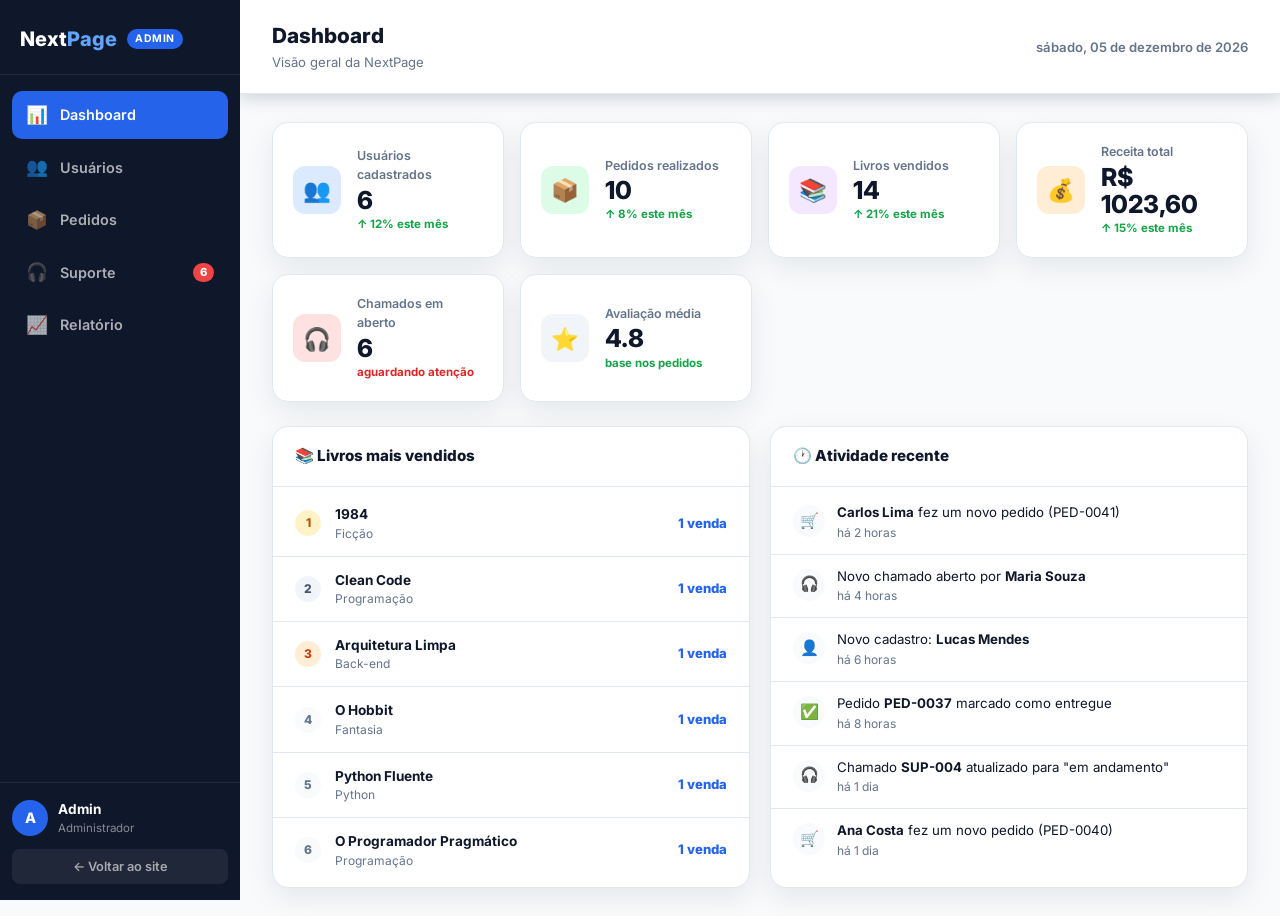
==== LivrariaPIM/wwwroot/pages/admin.html @ ce0aa283 "criação de painel adm e correção de bugs" ====
<!DOCTYPE html>
<html lang="pt-BR">
<head>
  <meta charset="UTF-8">
  <meta name="viewport" content="width=device-width, initial-scale=1.0">
  <title>Painel Admin | NextPage</title>

  <link rel="preconnect" href="https://fonts.googleapis.com">
  <link rel="preconnect" href="https://fonts.gstatic.com" crossorigin>
  <link href="https://fonts.googleapis.com/css2?family=Inter:wght@300;400;500;600;700;800&display=swap" rel="stylesheet">
  <link rel="stylesheet" href="css/style.css">
  <link rel="stylesheet" href="css/admin.css">
</head>

<body class="admin-body">

  <!-- ── Sidebar ─────────────────────────────────────────────────── -->
  <aside class="admin-sidebar" id="sidebar">

    <div class="admin-logo">
      <a href="index.html">Next<span>Page</span></a>
      <span class="admin-badge">Admin</span>
    </div>

    <nav class="admin-nav">
      <button class="admin-nav-item ativo" data-secao="dashboard">
        <span class="nav-icone">📊</span>
        <span>Dashboard</span>
      </button>
      <button class="admin-nav-item" data-secao="usuarios">
        <span class="nav-icone">👥</span>
        <span>Usuários</span>
      </button>
      <button class="admin-nav-item" data-secao="pedidos">
        <span class="nav-icone">📦</span>
        <span>Pedidos</span>
      </button>
      <button class="admin-nav-item" data-secao="suporte">
        <span class="nav-icone">🎧</span>
        <span>Suporte</span>
        <span class="nav-badge" id="badge-suporte">3</span>
      </button>
      <button class="admin-nav-item" data-secao="relatorio">
        <span class="nav-icone">📈</span>
        <span>Relatório</span>
      </button>
    </nav>

    <div class="admin-sidebar-footer">
      <div class="admin-user-info">
        <div class="admin-avatar">A</div>
        <div>
          <p class="admin-user-nome">Admin</p>
          <p class="admin-user-role">Administrador</p>
        </div>
      </div>
      <a href="index.html" class="btn-voltar-site">← Voltar ao site</a>
    </div>

  </aside>

  <!-- ── Conteúdo principal ───────────────────────────────────────── -->
  <div class="admin-main">

    <!-- Header do painel -->
    <header class="admin-header">
      <div class="admin-header-esq">
        <button class="btn-menu-mobile" id="btn-menu-mobile" aria-label="Abrir menu">☰</button>
        <div>
          <h1 class="admin-titulo" id="admin-titulo">Dashboard</h1>
          <p class="admin-subtitulo" id="admin-subtitulo">Visão geral da NextPage</p>
        </div>
      </div>
      <div class="admin-header-dir">
        <span class="admin-data" id="admin-data"></span>
      </div>
    </header>

    <!-- ══════════════════════════════════════════════════════════════
         SEÇÃO: DASHBOARD
    ══════════════════════════════════════════════════════════════ -->
    <section class="admin-secao ativa" id="secao-dashboard">

      <!-- KPIs principais -->
      <div class="kpi-grid">
        <div class="kpi-card azul">
          <div class="kpi-icone">👥</div>
          <div class="kpi-info">
            <span class="kpi-label">Usuários cadastrados</span>
            <strong class="kpi-valor" id="kpi-usuarios">0</strong>
            <span class="kpi-delta positivo">↑ 12% este mês</span>
          </div>
        </div>
        <div class="kpi-card verde">
          <div class="kpi-icone">📦</div>
          <div class="kpi-info">
            <span class="kpi-label">Pedidos realizados</span>
            <strong class="kpi-valor" id="kpi-pedidos">0</strong>
            <span class="kpi-delta positivo">↑ 8% este mês</span>
          </div>
        </div>
        <div class="kpi-card roxo">
          <div class="kpi-icone">📚</div>
          <div class="kpi-info">
            <span class="kpi-label">Livros vendidos</span>
            <strong class="kpi-valor" id="kpi-livros">0</strong>
            <span class="kpi-delta positivo">↑ 21% este mês</span>
          </div>
        </div>
        <div class="kpi-card laranja">
          <div class="kpi-icone">💰</div>
          <div class="kpi-info">
            <span class="kpi-label">Receita total</span>
            <strong class="kpi-valor" id="kpi-receita">R$ 0</strong>
            <span class="kpi-delta positivo">↑ 15% este mês</span>
          </div>
        </div>
        <div class="kpi-card vermelho">
          <div class="kpi-icone">🎧</div>
          <div class="kpi-info">
            <span class="kpi-label">Chamados em aberto</span>
            <strong class="kpi-valor" id="kpi-chamados">0</strong>
            <span class="kpi-delta negativo" id="kpi-chamados-delta">aguardando atenção</span>
          </div>
        </div>
        <div class="kpi-card cinza">
          <div class="kpi-icone">⭐</div>
          <div class="kpi-info">
            <span class="kpi-label">Avaliação média</span>
            <strong class="kpi-valor">4.8</strong>
            <span class="kpi-delta positivo">base nos pedidos</span>
          </div>
        </div>
      </div>

      <!-- Linha inferior: livros mais vendidos + atividade recente -->
      <div class="dashboard-grid">

        <div class="admin-card">
          <div class="admin-card-header">
            <h2>📚 Livros mais vendidos</h2>
          </div>
          <ul class="ranking-livros" id="ranking-livros"></ul>
        </div>

        <div class="admin-card">
          <div class="admin-card-header">
            <h2>🕐 Atividade recente</h2>
          </div>
          <ul class="atividade-lista" id="atividade-lista"></ul>
        </div>

      </div>

    </section>

    <!-- ══════════════════════════════════════════════════════════════
         SEÇÃO: USUÁRIOS
    ══════════════════════════════════════════════════════════════ -->
    <section class="admin-secao" id="secao-usuarios">

      <div class="admin-card">
        <div class="admin-card-header">
          <h2>Todos os usuários</h2>
          <div class="header-acoes">
            <input type="search" class="input-busca" id="busca-usuarios" placeholder="Buscar por nome ou e-mail…">
          </div>
        </div>

        <table class="admin-table" id="tabela-usuarios">
          <thead>
            <tr>
              <th>Usuário</th>
              <th>E-mail</th>
              <th>Nível</th>
              <th>Membro desde</th>
              <th>Pedidos</th>
              <th>Status</th>
              <th>Ações</th>
            </tr>
          </thead>
          <tbody id="tbody-usuarios"></tbody>
        </table>

        <div class="tabela-vazia oculto" id="vazio-usuarios">
          Nenhum usuário encontrado.
        </div>
      </div>

    </section>

    <!-- ══════════════════════════════════════════════════════════════
         SEÇÃO: PEDIDOS
    ══════════════════════════════════════════════════════════════ -->
    <section class="admin-secao" id="secao-pedidos">

      <div class="admin-card">
        <div class="admin-card-header">
          <h2>Todos os pedidos</h2>
          <div class="header-acoes">
            <select class="input-busca" id="filtro-status-pedido">
              <option value="todos">Todos os status</option>
              <option value="entregue">Entregue</option>
              <option value="enviado">Enviado</option>
              <option value="processando">Processando</option>
              <option value="cancelado">Cancelado</option>
            </select>
          </div>
        </div>

        <table class="admin-table" id="tabela-pedidos">
          <thead>
            <tr>
              <th>Pedido</th>
              <th>Cliente</th>
              <th>Livros</th>
              <th>Total</th>
              <th>Data</th>
              <th>Status</th>
            </tr>
          </thead>
          <tbody id="tbody-pedidos"></tbody>
        </table>
      </div>

    </section>

    <!-- ══════════════════════════════════════════════════════════════
         SEÇÃO: SUPORTE
    ══════════════════════════════════════════════════════════════ -->
    <section class="admin-secao" id="secao-suporte">

      <!-- KPIs do suporte -->
      <div class="kpi-grid kpi-grid-3">
        <div class="kpi-card vermelho">
          <div class="kpi-icone">🔴</div>
          <div class="kpi-info">
            <span class="kpi-label">Em aberto</span>
            <strong class="kpi-valor" id="suporte-aberto">0</strong>
          </div>
        </div>
        <div class="kpi-card laranja">
          <div class="kpi-icone">🟡</div>
          <div class="kpi-info">
            <span class="kpi-label">Em andamento</span>
            <strong class="kpi-valor" id="suporte-andamento">0</strong>
          </div>
        </div>
        <div class="kpi-card verde">
          <div class="kpi-icone">🟢</div>
          <div class="kpi-info">
            <span class="kpi-label">Resolvidos</span>
            <strong class="kpi-valor" id="suporte-resolvido">0</strong>
          </div>
        </div>
      </div>

      <div class="admin-card">
        <div class="admin-card-header">
          <h2>Chamados de suporte</h2>
          <div class="header-acoes">
            <select class="input-busca" id="filtro-suporte">
              <option value="todos">Todos</option>
              <option value="aberto">Em aberto</option>
              <option value="andamento">Em andamento</option>
              <option value="resolvido">Resolvido</option>
            </select>
          </div>
        </div>

        <div class="chamados-lista" id="chamados-lista"></div>
      </div>

    </section>

    <!-- ══════════════════════════════════════════════════════════════
         SEÇÃO: RELATÓRIO
    ══════════════════════════════════════════════════════════════ -->
    <section class="admin-secao" id="secao-relatorio">

      <!-- Resumo executivo -->
      <div class="relatorio-resumo">
        <div class="resumo-header">
          <div>
            <h2>Relatório Geral</h2>
            <p>Dados consolidados da plataforma NextPage</p>
          </div>
          <button class="btn-exportar" id="btn-exportar">⬇ Exportar CSV</button>
        </div>
      </div>

      <div class="relatorio-grid">

        <!-- Vendas por categoria -->
        <div class="admin-card">
          <div class="admin-card-header"><h2>📂 Vendas por categoria</h2></div>
          <ul class="categoria-lista" id="relatorio-categorias"></ul>
        </div>

        <!-- Indicadores de suporte -->
        <div class="admin-card">
          <div class="admin-card-header"><h2>🎧 Indicadores de suporte</h2></div>
          <div class="indicadores-suporte" id="indicadores-suporte"></div>
        </div>

        <!-- Tabela resumo mensal -->
        <div class="admin-card card-full">
          <div class="admin-card-header"><h2>📅 Resumo mensal</h2></div>
          <table class="admin-table">
            <thead>
              <tr>
                <th>Mês</th>
                <th>Novos usuários</th>
                <th>Pedidos</th>
                <th>Livros vendidos</th>
                <th>Receita</th>
                <th>Chamados</th>
                <th>Resolvidos</th>
              </tr>
            </thead>
            <tbody id="tbody-relatorio"></tbody>
          </table>
        </div>

      </div>

    </section>

  </div><!-- fim .admin-main -->

  <!-- Modal de detalhe do chamado -->
  <div class="modal-overlay oculto" id="modal-chamado">
    <div class="modal-box">
      <div class="modal-header">
        <h3 id="modal-chamado-titulo">Chamado #000</h3>
        <button class="modal-fechar" id="modal-fechar">✕</button>
      </div>
      <div class="modal-body" id="modal-chamado-body"></div>
      <div class="modal-footer">
        <select class="input-busca" id="modal-status-select">
          <option value="aberto">Em aberto</option>
          <option value="andamento">Em andamento</option>
          <option value="resolvido">Resolvido</option>
        </select>
        <button class="btn-salvar-status" id="btn-salvar-status">Salvar status</button>
      </div>
    </div>
  </div>

  <script src="js/utils.js"></script>
  <script src="js/catalogo.js"></script>
  <script src="js/carrinho.js"></script>
  <script src="js/auth.js"></script>
  <script src="js/admin.js"></script>
</body>
</html>
---- LivrariaPIM/wwwroot/pages/css/style.css ----
:root {
  --azul-escuro: #0f172a;
  --azul-medio: #1e3a8a;
  --azul: #2563eb;
  --azul-claro: #60a5fa;
  --fundo: #f8fafc;
  --branco: #ffffff;
  --texto: #0f172a;
  --texto-suave: #64748b;
  --borda: #e2e8f0;
  --sombra: 0 10px 28px rgba(15, 23, 42, 0.08);
  --sombra-hover: 0 16px 36px rgba(15, 23, 42, 0.14);
  --raio: 16px;
}

* {
  margin: 0;
  padding: 0;
  box-sizing: border-box;
}

html {
  scroll-behavior: smooth;
}

body {
  background-color: var(--fundo);
  color: var(--texto);
  font-family: "Inter", Arial, sans-serif;
  line-height: 1.5;
}

a {
  color: inherit;
  text-decoration: none;
}

button,
input {
  font: inherit;
}

button {
  cursor: pointer;
}

img {
  display: block;
  max-width: 100%;
}

.container {
  width: 90%;
  max-width: 1400px;
  margin: 0 auto;
}

header {
  position: sticky;
  top: 0;
  z-index: 1000;
  padding: 18px 0;
  background-color: var(--azul-escuro);
  box-shadow: 0 4px 16px rgba(15, 23, 42, 0.18);
}

.barra-navegacao {
  display: flex;
  align-items: center;
  justify-content: space-between;
  gap: clamp(28px, 3.2vw, 58px);
  width: 100%;
  max-width: none;
  margin: 0;
  padding-right: 5%;
  padding-left: 5%;
}

.logo-livraria {
  flex: 0 0 auto;
  color: var(--branco);
  font-size: 1.8rem;
  font-weight: 800;
  white-space: nowrap;
}

.logo-livraria span {
  color: var(--azul-claro);
}

.caixa-pesquisa {
  flex: 1 1 520px;
  display: flex;
  max-width: 720px;
  border-radius: 12px;
  overflow: hidden;
  background-color: var(--branco);
}

.caixa-pesquisa input {
  width: 100%;
  min-width: 0;
  padding: 14px 16px;
  border: 0;
  color: var(--texto);
  outline: 0;
}

.caixa-pesquisa input::placeholder {
  color: #94a3b8;
}

.caixa-pesquisa button {
  border: 0;
  padding: 0 22px;
  background-color: var(--azul);
  color: var(--branco);
  font-weight: 700;
  transition: background-color 0.25s ease;
}

.caixa-pesquisa button:hover {
  background-color: #1d4ed8;
}

.menu-navegacao {
  display: flex;
  align-items: center;
  gap: clamp(22px, 2vw, 36px);
  color: var(--branco);
  font-size: 0.96rem;
  font-weight: 600;
  white-space: nowrap;
}

.menu-navegacao a {
  transition: color 0.25s ease;
}

.menu-navegacao a:hover,
.menu-navegacao .pagina-ativa {
  color: var(--azul-claro);
}

.acoes-navbar {
  flex: 0 0 auto;
  display: flex;
  align-items: center;
  gap: 16px;
  margin-left: auto;
  white-space: nowrap;
}

.link-login {
  display: inline-flex;
  align-items: center;
  justify-content: center;
  gap: 8px;
  min-height: 44px;
  padding: 0 16px;
  border: 1px solid rgba(255, 255, 255, 0.22);
  border-radius: 12px;
  background-color: rgba(255, 255, 255, 0.08);
  color: var(--branco);
  font-size: 0.96rem;
  font-weight: 700;
  transition: transform 0.25s ease, border-color 0.25s ease, background-color 0.25s ease, color 0.25s ease;
}

.link-login::before {
  content: "";
  width: 18px;
  height: 18px;
  background-color: currentColor;
  mask: url("data:image/svg+xml,%3Csvg xmlns='http://www.w3.org/2000/svg' width='24' height='24' viewBox='0 0 24 24' fill='none' stroke='black' stroke-width='2.4' stroke-linecap='round' stroke-linejoin='round'%3E%3Cpath d='M19 21v-2a4 4 0 0 0-4-4H9a4 4 0 0 0-4 4v2'/%3E%3Ccircle cx='12' cy='7' r='4'/%3E%3C/svg%3E") center / contain no-repeat;
}

.link-login:hover,
.link-login.pagina-ativa {
  transform: translateY(-2px);
  border-color: rgba(96, 165, 250, 0.72);
  background-color: rgba(96, 165, 250, 0.16);
  color: var(--branco);
}

.botao-carrinho {
  display: inline-flex;
  align-items: center;
  justify-content: center;
  gap: 9px;
  min-height: 44px;
  padding: 0 18px;
  border-radius: 12px;
  background-color: var(--azul);
  color: var(--branco);
  font-size: 0.96rem;
  font-weight: 800;
  transition: transform 0.25s ease, background-color 0.25s ease;
}

.botao-carrinho::before {
  content: "";
  width: 19px;
  height: 19px;
  background-color: currentColor;
  mask: url("data:image/svg+xml,%3Csvg xmlns='http://www.w3.org/2000/svg' width='24' height='24' viewBox='0 0 24 24' fill='none' stroke='black' stroke-width='2.4' stroke-linecap='round' stroke-linejoin='round'%3E%3Ccircle cx='8' cy='21' r='1'/%3E%3Ccircle cx='19' cy='21' r='1'/%3E%3Cpath d='M2.05 2.05h2l2.66 12.42a2 2 0 0 0 2 1.58h8.66a2 2 0 0 0 1.95-1.57l1.65-7.43H5.12'/%3E%3C/svg%3E") center / contain no-repeat;
}

.badge-carrinho {
  display: inline-flex;
  align-items: center;
  justify-content: center;
  min-width: 22px;
  height: 22px;
  padding: 0 7px;
  border-radius: 999px;
  background-color: var(--branco);
  color: var(--azul);
  font-size: 0.78rem;
  font-weight: 800;
}

.texto-carrinho {
  line-height: 1;
}

.botao-carrinho:hover,
.botao-carrinho.pagina-ativa {
  transform: translateY(-2px);
  background-color: #1d4ed8;
}

.banner-principal {
  display: flex;
  align-items: center;
  justify-content: space-between;
  gap: 48px;
  margin-top: 42px;
  padding: 66px;
  overflow: hidden;
  border-radius: 24px;
  background: linear-gradient(135deg, var(--azul-escuro), var(--azul-medio));
  color: var(--branco);
}

.texto-banner {
  max-width: 620px;
}

.etiqueta-banner {
  display: inline-block;
  margin-bottom: 18px;
  padding: 8px 12px;
  border-radius: 999px;
  background-color: rgba(96, 165, 250, 0.16);
  color: #bfdbfe;
  font-size: 0.78rem;
  font-weight: 800;
  text-transform: uppercase;
}

.texto-banner h1 {
  max-width: 720px;
  margin-bottom: 20px;
  font-size: clamp(2.3rem, 5vw, 3.8rem);
  line-height: 1.08;
}

.texto-banner p {
  max-width: 620px;
  margin-bottom: 30px;
  color: #dbeafe;
  font-size: 1.08rem;
  line-height: 1.75;
}

.botao-banner,
.informacoes-livro button {
  display: inline-flex;
  align-items: center;
  justify-content: center;
  border: 0;
  border-radius: 12px;
  font-weight: 800;
  transition: transform 0.25s ease, background-color 0.25s ease;
}

.botao-banner {
  min-height: 50px;
  padding: 0 28px;
  background-color: var(--azul);
  color: var(--branco);
}

.botao-banner:hover,
.informacoes-livro button:hover {
  transform: translateY(-3px);
  background-color: #1d4ed8;
}

.imagem-banner {
  flex: 0 0 340px;
}

.imagem-banner img {
  width: 100%;
  aspect-ratio: 4 / 5;
  border-radius: 18px;
  object-fit: cover;
  box-shadow: 0 18px 45px rgba(0, 0, 0, 0.36);
}

.titulo-secao {
  display: flex;
  align-items: flex-end;
  justify-content: space-between;
  gap: 20px;
  margin: 72px 0 30px;
}

.titulo-secao span {
  display: block;
  margin-bottom: 6px;
  color: var(--azul);
  font-size: 0.85rem;
  font-weight: 800;
  text-transform: uppercase;
}

.titulo-secao h2 {
  color: var(--azul-escuro);
  font-size: clamp(1.8rem, 3vw, 2.25rem);
  line-height: 1.1;
}

.titulo-secao a {
  color: var(--azul);
  font-weight: 800;
}

.titulo-secao a:hover {
  color: #1d4ed8;
}

.grade-livros {
  display: grid;
  grid-template-columns: repeat(auto-fill, minmax(240px, 1fr));
  gap: 28px;
  margin-bottom: 80px;
}

.card-livro {
  position: relative;
  display: flex;
  min-height: 100%;
  flex-direction: column;
  overflow: hidden;
  border: 1px solid var(--borda);
  border-radius: var(--raio);
  background-color: var(--branco);
  box-shadow: var(--sombra);
  cursor: pointer;
  transition: transform 0.3s ease, border-color 0.3s ease, box-shadow 0.3s ease;
}

.card-livro:hover {
  transform: translateY(-8px);
  border-color: rgba(37, 99, 235, 0.38);
  box-shadow: var(--sombra-hover);
}

.card-livro::after {
  content: "";
  position: absolute;
  inset: 0;
  pointer-events: none;
  background: linear-gradient(180deg, rgba(15, 23, 42, 0) 45%, rgba(15, 23, 42, 0.16) 100%);
  opacity: 0;
  transition: opacity 0.25s ease;
}

.card-livro:hover::after {
  opacity: 1;
}

.link-detalhes-livro {
  position: absolute;
  right: 16px;
  top: 16px;
  z-index: 2;
  display: inline-flex;
  align-items: center;
  justify-content: center;
  min-height: 38px;
  padding: 0 14px;
  border-radius: 10px;
  background-color: var(--branco);
  color: var(--azul-escuro);
  font-size: 0.86rem;
  font-weight: 800;
  box-shadow: 0 10px 24px rgba(15, 23, 42, 0.18);
  opacity: 0;
  transform: translateY(8px);
  transition: opacity 0.25s ease, transform 0.25s ease, color 0.25s ease;
}

.card-livro:hover .link-detalhes-livro,
.card-livro:focus-within .link-detalhes-livro {
  opacity: 1;
  transform: translateY(0);
}

.link-detalhes-livro:hover {
  color: var(--azul);
}

.modal-detalhes-livro {
  position: fixed;
  inset: 0;
  z-index: 3000;
  display: flex;
  align-items: center;
  justify-content: center;
  padding: 24px;
  background-color: rgba(15, 23, 42, 0.62);
}

.conteudo-modal-livro {
  position: relative;
  display: grid;
  grid-template-columns: minmax(140px, 220px) minmax(0, 1fr);
  gap: 24px;
  width: min(760px, 100%);
  padding: 28px;
  border-radius: 14px;
  background-color: var(--branco);
  box-shadow: 0 24px 64px rgba(15, 23, 42, 0.3);
}

.conteudo-modal-livro img {
  width: 100%;
  aspect-ratio: 3 / 4;
  border-radius: 10px;
  object-fit: contain;
  background-color: #dbeafe;
}

.conteudo-modal-livro h2 {
  margin-top: 12px;
  color: var(--azul-escuro);
  font-size: 1.6rem;
  line-height: 1.2;
}

.conteudo-modal-livro p {
  margin-top: 6px;
  color: var(--texto-suave);
}

.conteudo-modal-livro strong {
  display: block;
  margin-top: 18px;
  color: var(--azul);
  font-size: 1.8rem;
  line-height: 1;
}

.conteudo-modal-livro small {
  display: block;
  margin-top: 8px;
  color: var(--texto-suave);
  font-weight: 700;
}

.descricao-modal-livro {
  line-height: 1.7;
}

.caracteristicas-modal-livro {
  display: grid;
  gap: 8px;
  margin-top: 16px;
  padding-left: 18px;
  color: var(--texto-suave);
  font-size: 0.95rem;
  font-weight: 600;
}

.caracteristicas-modal-livro + .descricao-modal-livro {
  display: none;
}

.conteudo-modal-livro a {
  display: inline-flex;
  align-items: center;
  justify-content: center;
  min-height: 44px;
  margin-top: 18px;
  padding: 0 18px;
  border-radius: 10px;
  background-color: var(--azul);
  color: var(--branco);
  font-weight: 800;
}

.fechar-modal-livro {
  position: absolute;
  top: 14px;
  right: 14px;
  width: 36px;
  height: 36px;
  border: 0;
  border-radius: 10px;
  background-color: #eff6ff;
  color: var(--azul-escuro);
  font-size: 1.4rem;
  font-weight: 800;
}

.card-livro img {
  width: 100%;
  height: 420px;
  object-fit: contain;
  background-color: #dbeafe;
}

.link-livro {
  display: block;
}

.link-titulo-livro h3 {
  transition: color 0.25s ease;
}

.link-titulo-livro:hover h3 {
  color: var(--azul);
}

.informacoes-livro {
  display: flex;
  flex: 1;
  flex-direction: column;
  padding: 22px;
}

.categoria-livro {
  display: inline-block;
  width: fit-content;
  margin-bottom: 12px;
  padding: 6px 10px;
  border-radius: 999px;
  background-color: #eff6ff;
  color: var(--azul);
  font-size: 0.74rem;
  font-weight: 800;
  text-transform: uppercase;
}

.informacoes-livro h3 {
  color: var(--azul-escuro);
  font-size: 1.2rem;
  line-height: 1.35;
}

.informacoes-livro p {
  margin-top: 4px;
  color: var(--texto-suave);
  font-size: 0.95rem;
}

.area-preco {
  margin-top: auto;
  padding-top: 20px;
}

.preco-livro {
  display: block;
  color: var(--azul);
  font-size: 1.8rem;
  font-weight: 800;
  line-height: 1;
}

.parcelamento {
  display: block;
  margin-top: 7px;
  color: var(--texto-suave);
  font-size: 0.92rem;
  font-weight: 600;
}

.informacoes-livro button {
  width: 100%;
  min-height: 48px;
  margin-top: 20px;
  background-color: var(--azul-escuro);
  color: var(--branco);
}

.lista-categorias {
  display: grid;
  grid-template-columns: repeat(auto-fit, minmax(180px, 1fr));
  gap: 20px;
  margin-bottom: 80px;
}

.card-categoria {
  display: flex;
  align-items: center;
  justify-content: center;
  min-height: 118px;
  padding: 28px 20px;
  border-radius: var(--raio);
  background: linear-gradient(135deg, var(--azul-medio), var(--azul));
  color: var(--branco);
  text-align: center;
  box-shadow: var(--sombra);
  transition: transform 0.25s ease, box-shadow 0.25s ease;
}

.card-categoria:hover {
  transform: translateY(-5px);
  box-shadow: var(--sombra-hover);
}

.card-categoria h3 {
  font-size: 1.18rem;
}

footer {
  margin-top: 80px;
  padding: 58px 0 30px;
  background-color: var(--azul-escuro);
  color: var(--branco);
}

.conteudo-rodape {
  display: grid;
  grid-template-columns: 1.4fr repeat(3, 1fr);
  gap: 40px;
  margin-bottom: 40px;
}

.coluna-rodape h3 {
  margin-bottom: 18px;
}

.coluna-rodape p,
.coluna-rodape a {
  display: block;
  margin-bottom: 10px;
  color: #cbd5e1;
  line-height: 1.65;
}

.coluna-rodape a:hover {
  color: var(--azul-claro);
}

.coluna-principal p {
  max-width: 380px;
}

.rodape-final {
  border-top: 1px solid rgba(255, 255, 255, 0.12);
  padding-top: 25px;
  color: #94a3b8;
  text-align: center;
}

.mensagem-carrinho {
  position: fixed;
  right: 24px;
  bottom: 24px;
  z-index: 2000;
  max-width: min(360px, calc(100% - 48px));
  padding: 14px 18px;
  border-radius: 12px;
  background-color: var(--azul-escuro);
  color: var(--branco);
  font-weight: 800;
  box-shadow: var(--sombra-hover);
  opacity: 0;
  transform: translateY(12px);
  transition: opacity 0.25s ease, transform 0.25s ease;
}

.mensagem-carrinho.visivel {
  opacity: 1;
  transform: translateY(0);
}

/* Toast verde — usado pra confirmações de sucesso (ex: email enviado, status salvo) */
.mensagem-carrinho.sucesso {
  background-color: #16a34a;
  color: #ffffff;
}

.desabilitado {
  pointer-events: none;
  opacity: 0.55;
}

.oculto {
  display: none;
}

@media (max-width: 1100px) {
  .barra-navegacao {
    flex-wrap: wrap;
    gap: 18px 28px;
    padding-right: 4%;
    padding-left: 4%;
  }

  .caixa-pesquisa {
    order: 3;
    flex-basis: 100%;
    max-width: none;
  }

  .menu-navegacao {
    margin-left: auto;
  }

  .acoes-navbar {
    margin-left: 0;
  }

  .banner-principal {
    flex-direction: column;
    text-align: center;
    padding: 52px 32px;
  }

  .texto-banner {
    max-width: 760px;
  }

  .imagem-banner {
    flex-basis: auto;
    width: min(340px, 100%);
  }

  .conteudo-rodape {
    grid-template-columns: repeat(2, 1fr);
  }
}

@media (max-width: 768px) {
  .barra-navegacao {
    flex-direction: column;
    align-items: stretch;
    padding-right: 20px;
    padding-left: 20px;
  }

  .logo-livraria {
    text-align: center;
  }

  .menu-navegacao {
    justify-content: center;
    flex-wrap: wrap;
    margin-left: 0;
  }

  .acoes-navbar {
    justify-content: center;
    flex-wrap: wrap;
  }

  .banner-principal {
    margin-top: 28px;
    padding: 42px 24px;
  }

  .texto-banner h1 {
    font-size: 2.15rem;
  }

  .titulo-secao {
    align-items: flex-start;
    flex-direction: column;
  }

  .card-livro img {
    height: 340px;
  }

  .conteudo-modal-livro {
    grid-template-columns: 1fr;
    max-height: calc(100vh - 48px);
    overflow: auto;
  }

  .conteudo-modal-livro img {
    max-height: 280px;
  }

  .conteudo-rodape {
    grid-template-columns: 1fr;
  }
}

@media (max-width: 480px) {
  .container {
    width: calc(100% - 28px);
  }

  .caixa-pesquisa {
    flex-direction: column;
  }

  .caixa-pesquisa button {
    min-height: 44px;
  }

  .menu-navegacao {
    gap: 14px;
    font-size: 0.92rem;
  }

  .acoes-navbar {
    gap: 10px;
  }

  .botao-carrinho {
    min-height: 42px;
    padding: 0 14px;
  }

  .link-login {
    min-height: 42px;
    padding: 0 14px;
  }

  .banner-principal {
    border-radius: 18px;
  }

  .imagem-banner img {
    aspect-ratio: 1 / 1.15;
  }

  .preco-livro {
    font-size: 1.8rem;
  }
}
---- LivrariaPIM/wwwroot/pages/css/admin.css ----
/* admin.css — Painel administrativo da NextPage */

/* ── Reset e base ──────────────────────────────────────────────── */

.admin-body {
  display: flex;
  min-height: 100vh;
  background: var(--fundo);
  font-family: 'Inter', sans-serif;
}

/* ── Sidebar ───────────────────────────────────────────────────── */

.admin-sidebar {
  width: 240px;
  min-height: 100vh;
  background: var(--azul-escuro);
  display: flex;
  flex-direction: column;
  position: fixed;
  top: 0;
  left: 0;
  z-index: 100;
  transition: transform 0.3s ease;
}

.admin-logo {
  padding: 24px 20px 20px;
  display: flex;
  align-items: center;
  gap: 10px;
  border-bottom: 1px solid rgba(255,255,255,0.08);
}

.admin-logo a {
  font-size: 1.25rem;
  font-weight: 800;
  color: #fff;
  text-decoration: none;
}

.admin-logo a span { color: var(--azul-claro); }

.admin-badge {
  font-size: 0.65rem;
  font-weight: 700;
  background: var(--azul);
  color: #fff;
  padding: 2px 8px;
  border-radius: 20px;
  letter-spacing: 0.05em;
  text-transform: uppercase;
}

.admin-nav {
  flex: 1;
  padding: 16px 12px;
  display: flex;
  flex-direction: column;
  gap: 4px;
}

.admin-nav-item {
  display: flex;
  align-items: center;
  gap: 12px;
  width: 100%;
  padding: 11px 14px;
  border: 0;
  border-radius: 10px;
  background: transparent;
  color: rgba(255,255,255,0.65);
  font-size: 0.9rem;
  font-weight: 600;
  cursor: pointer;
  text-align: left;
  transition: background 0.2s, color 0.2s;
  position: relative;
}

.admin-nav-item:hover {
  background: rgba(255,255,255,0.08);
  color: #fff;
}

.admin-nav-item.ativo {
  background: var(--azul);
  color: #fff;
}

.nav-icone { font-size: 1.1rem; }

.nav-badge {
  margin-left: auto;
  background: #ef4444;
  color: #fff;
  font-size: 0.7rem;
  font-weight: 800;
  padding: 1px 7px;
  border-radius: 20px;
}

.admin-sidebar-footer {
  padding: 16px 12px;
  border-top: 1px solid rgba(255,255,255,0.08);
  display: flex;
  flex-direction: column;
  gap: 12px;
}

.admin-user-info {
  display: flex;
  align-items: center;
  gap: 10px;
}

.admin-avatar {
  width: 36px;
  height: 36px;
  border-radius: 50%;
  background: var(--azul);
  color: #fff;
  font-weight: 800;
  display: flex;
  align-items: center;
  justify-content: center;
  font-size: 0.9rem;
  flex-shrink: 0;
}

.admin-user-nome {
  font-size: 0.85rem;
  font-weight: 700;
  color: #fff;
}

.admin-user-role {
  font-size: 0.72rem;
  color: rgba(255,255,255,0.5);
}

.btn-voltar-site {
  display: block;
  text-align: center;
  padding: 8px;
  border-radius: 8px;
  background: rgba(255,255,255,0.07);
  color: rgba(255,255,255,0.6);
  font-size: 0.8rem;
  font-weight: 600;
  text-decoration: none;
  transition: background 0.2s, color 0.2s;
}

.btn-voltar-site:hover {
  background: rgba(255,255,255,0.12);
  color: #fff;
}

/* ── Main ──────────────────────────────────────────────────────── */

.admin-main {
  margin-left: 240px;
  flex: 1;
  display: flex;
  flex-direction: column;
  min-height: 100vh;
}

/* ── Header ────────────────────────────────────────────────────── */

.admin-header {
  display: flex;
  align-items: center;
  justify-content: space-between;
  padding: 20px 32px;
  background: var(--branco);
  border-bottom: 1px solid var(--borda);
  position: sticky;
  top: 0;
  z-index: 50;
}

.admin-header-esq {
  display: flex;
  align-items: center;
  gap: 16px;
}

.admin-titulo {
  font-size: 1.3rem;
  font-weight: 800;
  color: var(--azul-escuro);
}

.admin-subtitulo {
  font-size: 0.82rem;
  color: var(--texto-suave);
  margin-top: 2px;
}

.admin-data {
  font-size: 0.82rem;
  color: var(--texto-suave);
  font-weight: 600;
}

.btn-menu-mobile {
  display: none;
  border: 0;
  background: 0;
  font-size: 1.4rem;
  cursor: pointer;
  color: var(--texto);
}

/* ── Seções ────────────────────────────────────────────────────── */

.admin-secao {
  display: none;
  padding: 28px 32px;
  flex-direction: column;
  gap: 24px;
}

.admin-secao.ativa {
  display: flex;
}

/* ── KPI cards ─────────────────────────────────────────────────── */

.kpi-grid {
  display: grid;
  grid-template-columns: repeat(auto-fill, minmax(200px, 1fr));
  gap: 16px;
}

.kpi-grid-3 {
  grid-template-columns: repeat(3, 1fr);
}

.kpi-card {
  display: flex;
  align-items: center;
  gap: 16px;
  padding: 20px;
  border-radius: 16px;
  background: var(--branco);
  border: 1px solid var(--borda);
  box-shadow: var(--sombra);
}

.kpi-card.azul   .kpi-icone { background: #dbeafe; }
.kpi-card.verde  .kpi-icone { background: #dcfce7; }
.kpi-card.roxo   .kpi-icone { background: #f3e8ff; }
.kpi-card.laranja .kpi-icone { background: #ffedd5; }
.kpi-card.vermelho .kpi-icone { background: #fee2e2; }
.kpi-card.cinza  .kpi-icone { background: #f1f5f9; }

.kpi-icone {
  width: 48px;
  height: 48px;
  border-radius: 12px;
  display: flex;
  align-items: center;
  justify-content: center;
  font-size: 1.4rem;
  flex-shrink: 0;
}

.kpi-info {
  display: flex;
  flex-direction: column;
  gap: 2px;
}

.kpi-label {
  font-size: 0.78rem;
  color: var(--texto-suave);
  font-weight: 600;
}

.kpi-valor {
  font-size: 1.55rem;
  font-weight: 800;
  color: var(--azul-escuro);
  line-height: 1.1;
}

.kpi-delta {
  font-size: 0.72rem;
  font-weight: 700;
}

.kpi-delta.positivo { color: #16a34a; }
.kpi-delta.negativo { color: #dc2626; }

/* ── Admin card genérico ───────────────────────────────────────── */

.admin-card {
  background: var(--branco);
  border: 1px solid var(--borda);
  border-radius: 16px;
  box-shadow: var(--sombra);
  overflow: hidden;
}

.admin-card-header {
  display: flex;
  align-items: center;
  justify-content: space-between;
  padding: 18px 22px;
  border-bottom: 1px solid var(--borda);
}

.admin-card-header h2 {
  font-size: 0.95rem;
  font-weight: 800;
  color: var(--azul-escuro);
}

.header-acoes {
  display: flex;
  gap: 10px;
}

/* ── Dashboard grids ───────────────────────────────────────────── */

.dashboard-grid {
  display: grid;
  grid-template-columns: 1fr 1fr;
  gap: 20px;
}

/* Ranking de livros */
.ranking-livros {
  list-style: none;
  padding: 4px 0;
}

.ranking-item {
  display: flex;
  align-items: center;
  gap: 14px;
  padding: 13px 22px;
  border-bottom: 1px solid var(--borda);
  transition: background 0.15s;
}

.ranking-item:last-child { border-bottom: 0; }
.ranking-item:hover { background: var(--fundo); }

.ranking-pos {
  width: 26px;
  height: 26px;
  border-radius: 50%;
  background: var(--fundo);
  font-size: 0.75rem;
  font-weight: 800;
  display: flex;
  align-items: center;
  justify-content: center;
  color: var(--texto-suave);
  flex-shrink: 0;
}

.ranking-pos.ouro   { background: #fef3c7; color: #b45309; }
.ranking-pos.prata  { background: #f1f5f9; color: #475569; }
.ranking-pos.bronze { background: #ffedd5; color: #c2410c; }

.ranking-info { flex: 1; }
.ranking-titulo { font-size: 0.85rem; font-weight: 700; color: var(--texto); }
.ranking-categoria { font-size: 0.75rem; color: var(--texto-suave); }

.ranking-vendas {
  font-size: 0.82rem;
  font-weight: 800;
  color: var(--azul);
}

/* Atividade recente */
.atividade-lista {
  list-style: none;
  padding: 4px 0;
}

.atividade-item {
  display: flex;
  align-items: flex-start;
  gap: 12px;
  padding: 12px 22px;
  border-bottom: 1px solid var(--borda);
}

.atividade-item:last-child { border-bottom: 0; }

.atividade-icone {
  width: 32px;
  height: 32px;
  border-radius: 50%;
  background: var(--fundo);
  display: flex;
  align-items: center;
  justify-content: center;
  font-size: 0.95rem;
  flex-shrink: 0;
  margin-top: 2px;
}

.atividade-texto { font-size: 0.83rem; color: var(--texto); line-height: 1.4; }
.atividade-tempo { font-size: 0.75rem; color: var(--texto-suave); margin-top: 2px; }

/* ── Tabelas ───────────────────────────────────────────────────── */

.admin-table {
  width: 100%;
  border-collapse: collapse;
  font-size: 0.85rem;
}

.admin-table th {
  text-align: left;
  padding: 12px 22px;
  font-size: 0.75rem;
  font-weight: 700;
  color: var(--texto-suave);
  text-transform: uppercase;
  letter-spacing: 0.04em;
  background: var(--fundo);
  border-bottom: 1px solid var(--borda);
}

.admin-table td {
  padding: 13px 22px;
  border-bottom: 1px solid var(--borda);
  color: var(--texto);
  vertical-align: middle;
}

.admin-table tbody tr:last-child td { border-bottom: 0; }
.admin-table tbody tr:hover { background: #f8fafc; }

/* Célula de usuário com avatar inline */
.cell-usuario {
  display: flex;
  align-items: center;
  gap: 10px;
}

.mini-avatar {
  width: 32px;
  height: 32px;
  border-radius: 50%;
  background: linear-gradient(135deg, var(--azul), #7c3aed);
  color: #fff;
  font-size: 0.75rem;
  font-weight: 800;
  display: flex;
  align-items: center;
  justify-content: center;
  flex-shrink: 0;
}

.cell-nome { font-weight: 700; color: var(--azul-escuro); font-size: 0.85rem; }
.cell-email-sub { font-size: 0.75rem; color: var(--texto-suave); }

/* ── Badges de status ──────────────────────────────────────────── */

.status-badge {
  display: inline-flex;
  align-items: center;
  gap: 5px;
  padding: 3px 10px;
  border-radius: 20px;
  font-size: 0.75rem;
  font-weight: 700;
}

.status-badge.entregue   { background: #dcfce7; color: #15803d; }
.status-badge.enviado    { background: #dbeafe; color: #1d4ed8; }
.status-badge.processando { background: #fef9c3; color: #854d0e; }
.status-badge.cancelado  { background: #fee2e2; color: #b91c1c; }
.status-badge.ativo      { background: #dcfce7; color: #15803d; }
.status-badge.inativo    { background: #f1f5f9; color: #64748b; }
.status-badge.aberto     { background: #fee2e2; color: #b91c1c; }
.status-badge.andamento  { background: #ffedd5; color: #c2410c; }
.status-badge.resolvido  { background: #dcfce7; color: #15803d; }

/* ── Input busca / filtro ──────────────────────────────────────── */

.input-busca {
  padding: 8px 14px;
  border: 1px solid var(--borda);
  border-radius: 8px;
  font-size: 0.83rem;
  color: var(--texto);
  background: var(--branco);
  outline: none;
  transition: border-color 0.2s;
  min-width: 200px;
}

.input-busca:focus { border-color: var(--azul); }

/* ── Botões de ação ────────────────────────────────────────────── */

.btn-acao {
  border: 0;
  padding: 5px 12px;
  border-radius: 6px;
  font-size: 0.78rem;
  font-weight: 700;
  cursor: pointer;
  transition: opacity 0.2s;
}

.btn-acao:hover { opacity: 0.8; }
.btn-acao.ver     { background: #dbeafe; color: #1d4ed8; }
.btn-acao.bloquear { background: #fee2e2; color: #b91c1c; }

/* ── Chamados de suporte ───────────────────────────────────────── */

.chamados-lista {
  display: flex;
  flex-direction: column;
  gap: 0;
}

.chamado-item {
  display: flex;
  align-items: center;
  gap: 16px;
  padding: 16px 22px;
  border-bottom: 1px solid var(--borda);
  transition: background 0.15s;
  cursor: pointer;
}

.chamado-item:last-child { border-bottom: 0; }
.chamado-item:hover { background: var(--fundo); }

.chamado-prioridade {
  width: 10px;
  height: 10px;
  border-radius: 50%;
  flex-shrink: 0;
}

.chamado-prioridade.alta   { background: #ef4444; }
.chamado-prioridade.media  { background: #f59e0b; }
.chamado-prioridade.baixa  { background: #22c55e; }

.chamado-info { flex: 1 }
.chamado-titulo { font-size: 0.88rem; font-weight: 700; color: var(--texto); }
.chamado-sub { font-size: 0.75rem; color: var(--texto-suave); margin-top: 3px; }

.chamado-meta {
  display: flex;
  flex-direction: column;
  align-items: flex-end;
  gap: 6px;
}

.chamado-data { font-size: 0.75rem; color: var(--texto-suave); }

/* ── Relatório ─────────────────────────────────────────────────── */

.relatorio-resumo {
  background: linear-gradient(135deg, var(--azul-escuro), var(--azul-medio));
  border-radius: 16px;
  padding: 24px 28px;
  color: #fff;
}

.resumo-header {
  display: flex;
  align-items: center;
  justify-content: space-between;
}

.resumo-header h2 {
  font-size: 1.2rem;
  font-weight: 800;
}

.resumo-header p {
  font-size: 0.83rem;
  opacity: 0.7;
  margin-top: 4px;
}

.btn-exportar {
  padding: 10px 20px;
  background: rgba(255,255,255,0.15);
  border: 1px solid rgba(255,255,255,0.25);
  border-radius: 10px;
  color: #fff;
  font-weight: 700;
  font-size: 0.85rem;
  cursor: pointer;
  transition: background 0.2s;
}

.btn-exportar:hover { background: rgba(255,255,255,0.25); }

.relatorio-grid {
  display: grid;
  grid-template-columns: 1fr 1fr;
  gap: 20px;
}

.card-full { grid-column: 1 / -1; }

.categoria-lista {
  list-style: none;
  padding: 8px 0;
}

.categoria-item {
  display: flex;
  align-items: center;
  gap: 14px;
  padding: 12px 22px;
  border-bottom: 1px solid var(--borda);
}

.categoria-item:last-child { border-bottom: 0; }

.categoria-nome {
  flex: 1;
  font-size: 0.85rem;
  font-weight: 700;
  color: var(--texto);
}

.categoria-barra-wrap {
  width: 120px;
  height: 6px;
  background: var(--borda);
  border-radius: 10px;
  overflow: hidden;
}

.categoria-barra {
  height: 100%;
  border-radius: 10px;
  background: var(--azul);
  transition: width 0.8s ease;
}

.categoria-total {
  font-size: 0.82rem;
  font-weight: 800;
  color: var(--azul);
  min-width: 50px;
  text-align: right;
}

.indicadores-suporte {
  display: flex;
  flex-direction: column;
  gap: 0;
  padding: 8px 0;
}

.indicador-item {
  display: flex;
  align-items: center;
  justify-content: space-between;
  padding: 14px 22px;
  border-bottom: 1px solid var(--borda);
}

.indicador-item:last-child { border-bottom: 0; }

.indicador-label {
  font-size: 0.85rem;
  color: var(--texto);
  font-weight: 600;
}

.indicador-valor {
  font-size: 0.9rem;
  font-weight: 800;
  color: var(--azul-escuro);
}

.indicador-valor.bom { color: #16a34a; }
.indicador-valor.atencao { color: #d97706; }
.indicador-valor.ruim { color: #dc2626; }

/* ── Modal ─────────────────────────────────────────────────────── */

.modal-overlay {
  position: fixed;
  inset: 0;
  background: rgba(15, 23, 42, 0.55);
  z-index: 200;
  display: flex;
  align-items: center;
  justify-content: center;
  padding: 20px;
}

.modal-overlay.oculto { display: none; }

.modal-box {
  background: var(--branco);
  border-radius: 20px;
  width: 100%;
  max-width: 520px;
  box-shadow: 0 24px 60px rgba(15,23,42,0.25);
}

.modal-header {
  display: flex;
  align-items: center;
  justify-content: space-between;
  padding: 20px 24px;
  border-bottom: 1px solid var(--borda);
}

.modal-header h3 {
  font-size: 1rem;
  font-weight: 800;
  color: var(--azul-escuro);
}

.modal-fechar {
  width: 32px;
  height: 32px;
  border: 0;
  border-radius: 8px;
  background: var(--fundo);
  cursor: pointer;
  font-size: 0.9rem;
  color: var(--texto-suave);
  transition: background 0.2s;
}

.modal-fechar:hover { background: var(--borda); }

.modal-body {
  padding: 24px;
  display: flex;
  flex-direction: column;
  gap: 14px;
}

.modal-linha {
  display: flex;
  gap: 8px;
}

.modal-linha strong {
  min-width: 110px;
  font-size: 0.82rem;
  color: var(--texto-suave);
  font-weight: 600;
}

.modal-linha span {
  font-size: 0.85rem;
  color: var(--texto);
  font-weight: 600;
}

.modal-mensagem {
  background: var(--fundo);
  border-radius: 10px;
  padding: 14px;
  font-size: 0.85rem;
  color: var(--texto);
  line-height: 1.5;
  border: 1px solid var(--borda);
}

.modal-footer {
  display: flex;
  align-items: center;
  gap: 12px;
  padding: 16px 24px;
  border-top: 1px solid var(--borda);
}

.btn-salvar-status {
  padding: 9px 20px;
  background: var(--azul);
  color: #fff;
  border: 0;
  border-radius: 8px;
  font-weight: 700;
  font-size: 0.85rem;
  cursor: pointer;
  transition: background 0.2s;
}

.btn-salvar-status:hover { background: #1d4ed8; }

/* ── Utilitários ───────────────────────────────────────────────── */

.oculto { display: none !important; }

.tabela-vazia {
  padding: 40px;
  text-align: center;
  color: var(--texto-suave);
  font-weight: 600;
  font-size: 0.88rem;
}

/* ── Responsivo ────────────────────────────────────────────────── */

@media (max-width: 900px) {
  .admin-sidebar {
    transform: translateX(-100%);
  }

  .admin-sidebar.aberta {
    transform: translateX(0);
  }

  .admin-main {
    margin-left: 0;
  }

  .btn-menu-mobile {
    display: block;
  }

  .dashboard-grid,
  .relatorio-grid {
    grid-template-columns: 1fr;
  }

  .kpi-grid-3 {
    grid-template-columns: 1fr;
  }

  .admin-secao {
    padding: 20px 16px;
  }
}
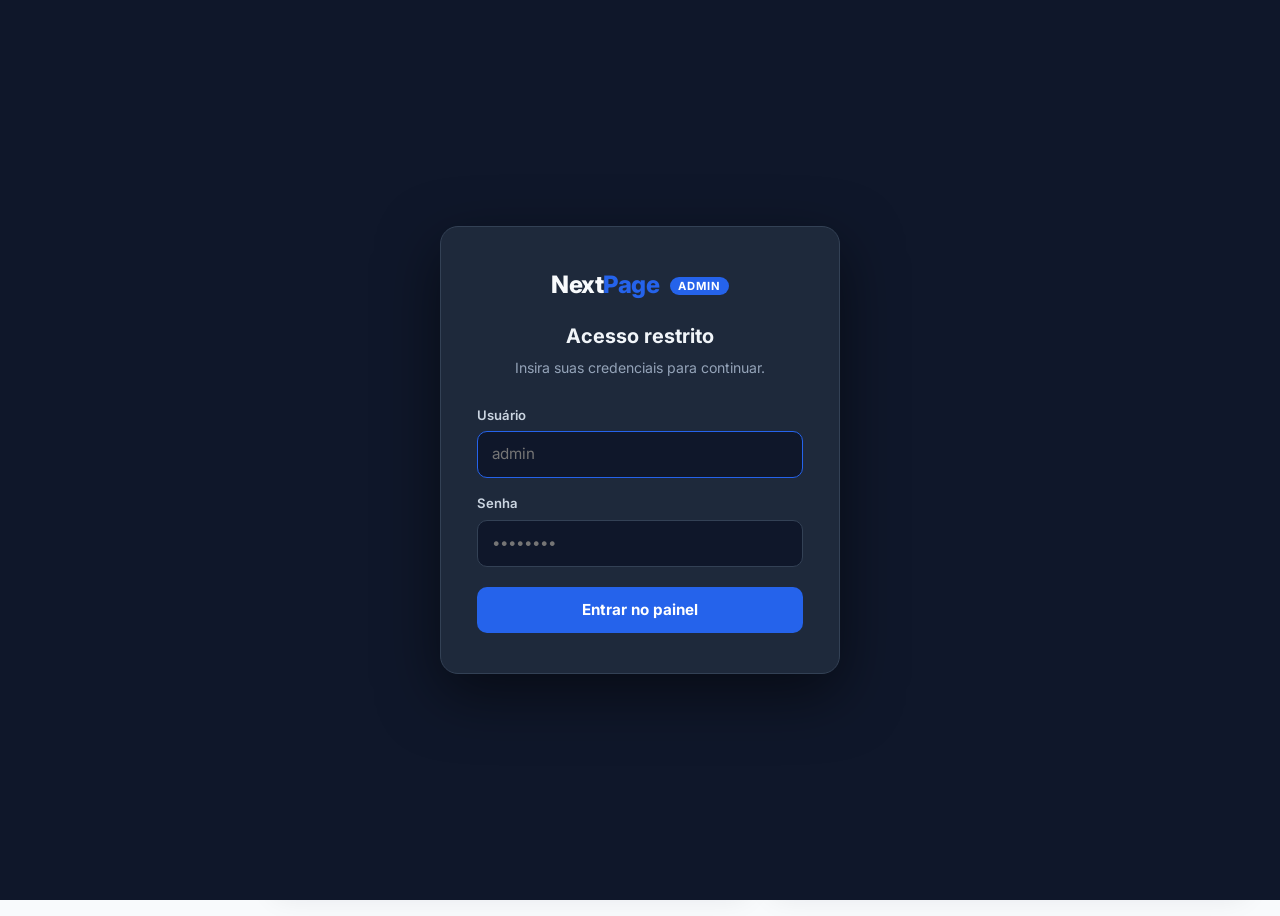
==== commit c506eee8: "algumas atualizações na hora de fazer login :)" ====
--- a/LivrariaPIM/wwwroot/pages/admin.html
+++ b/LivrariaPIM/wwwroot/pages/admin.html
@@ -347,6 +347,7 @@
     </div>
   </div>
 
+  <script src="js/admin-auth.js"></script>
   <script src="js/utils.js"></script>
   <script src="js/catalogo.js"></script>
   <script src="js/carrinho.js"></script>
--- a/LivrariaPIM/wwwroot/pages/css/style.css
+++ b/LivrariaPIM/wwwroot/pages/css/style.css
@@ -705,10 +705,48 @@
   display: none;
 }
 
+/* ── Hamburguer ───────────────────────────────────────────────────── */
+
+.btn-hamburguer {
+  display: none;
+  flex-direction: column;
+  justify-content: center;
+  gap: 5px;
+  width: 40px;
+  height: 40px;
+  padding: 6px;
+  border: 0;
+  border-radius: 8px;
+  background: rgba(255,255,255,0.08);
+  cursor: pointer;
+  flex-shrink: 0;
+  margin-left: auto;
+  transition: background 0.2s;
+}
+
+.btn-hamburguer:hover { background: rgba(255,255,255,0.15); }
+
+.btn-hamburguer span {
+  display: block;
+  width: 100%;
+  height: 2px;
+  background: #fff;
+  border-radius: 2px;
+  transition: transform 0.3s ease, opacity 0.3s ease;
+  transform-origin: center;
+}
+
+/* Animação X quando aberto */
+.btn-hamburguer.aberto span:nth-child(1) { transform: translateY(7px) rotate(45deg); }
+.btn-hamburguer.aberto span:nth-child(2) { opacity: 0; transform: scaleX(0); }
+.btn-hamburguer.aberto span:nth-child(3) { transform: translateY(-7px) rotate(-45deg); }
+
+/* ── Responsivo — tablet ──────────────────────────────────────────── */
+
 @media (max-width: 1100px) {
   .barra-navegacao {
     flex-wrap: wrap;
-    gap: 18px 28px;
+    gap: 14px 20px;
     padding-right: 4%;
     padding-left: 4%;
   }
@@ -719,13 +757,8 @@
     max-width: none;
   }
 
-  .menu-navegacao {
-    margin-left: auto;
-  }
-
-  .acoes-navbar {
-    margin-left: 0;
-  }
+  .menu-navegacao { margin-left: auto; }
+  .acoes-navbar   { margin-left: 0; }
 
   .banner-principal {
     flex-direction: column;
@@ -733,9 +766,7 @@
     padding: 52px 32px;
   }
 
-  .texto-banner {
-    max-width: 760px;
-  }
+  .texto-banner { max-width: 760px; }
 
   .imagem-banner {
     flex-basis: auto;
@@ -747,103 +778,179 @@
   }
 }
 
+/* ── Responsivo — mobile ─────────────────────────────────────────── */
+
 @media (max-width: 768px) {
+
+  /* Header: logo + hamburguer na mesma linha, resto colapsado */
   .barra-navegacao {
+    display: grid;
+    grid-template-columns: 1fr auto;
+    grid-template-rows: auto;
+    align-items: center;
+    gap: 0;
+    padding: 14px 20px;
+  }
+
+  .logo-livraria {
+    grid-column: 1;
+    grid-row: 1;
+    font-size: 1.5rem;
+  }
+
+  .btn-hamburguer {
+    display: flex;
+    grid-column: 2;
+    grid-row: 1;
+    margin-left: 0;
+  }
+
+  /* Pesquisa aparece abaixo da linha logo+hamburguer */
+  .caixa-pesquisa {
+    grid-column: 1 / -1;
+    grid-row: 2;
+    order: unset;
+    flex-basis: auto;
+    width: 100%;
+    max-width: none;
+    margin-top: 12px;
+  }
+
+  /* Nav e ações: ocultas por padrão, surgem com .menu-aberto */
+  .menu-navegacao,
+  .acoes-navbar {
+    grid-column: 1 / -1;
+    display: none;
+    width: 100%;
+    margin: 0;
+  }
+
+  .menu-navegacao.menu-aberto,
+  .acoes-navbar.menu-aberto {
+    display: flex;
+  }
+
+  .menu-navegacao {
+    grid-row: 3;
     flex-direction: column;
     align-items: stretch;
-    padding-right: 20px;
-    padding-left: 20px;
-  }
-
-  .logo-livraria {
-    text-align: center;
-  }
-
-  .menu-navegacao {
+    gap: 0;
+    margin-top: 10px;
+    background: rgba(255,255,255,0.05);
+    border-radius: 12px;
+    overflow: hidden;
+    padding: 4px;
+  }
+
+  .menu-navegacao a {
+    padding: 13px 16px;
+    border-radius: 8px;
+    font-size: 0.95rem;
+    transition: background 0.2s;
+  }
+
+  .menu-navegacao a:hover,
+  .menu-navegacao .pagina-ativa {
+    background: rgba(255,255,255,0.08);
+    color: var(--azul-claro);
+  }
+
+  .acoes-navbar {
+    grid-row: 4;
+    justify-content: stretch;
+    gap: 10px;
+    margin-top: 10px;
+    padding-bottom: 4px;
+  }
+
+  .link-login,
+  .botao-carrinho {
+    flex: 1;
     justify-content: center;
-    flex-wrap: wrap;
-    margin-left: 0;
-  }
-
-  .acoes-navbar {
-    justify-content: center;
-    flex-wrap: wrap;
-  }
-
+  }
+
+  /* Banner */
   .banner-principal {
-    margin-top: 28px;
-    padding: 42px 24px;
-  }
-
-  .texto-banner h1 {
-    font-size: 2.15rem;
-  }
-
+    margin-top: 20px;
+    padding: 36px 22px;
+    border-radius: 20px;
+  }
+
+  .texto-banner h1 { font-size: 2rem; }
+  .texto-banner p  { font-size: 0.95rem; }
+
+  /* Seções */
   .titulo-secao {
     align-items: flex-start;
     flex-direction: column;
-  }
-
-  .card-livro img {
-    height: 340px;
-  }
-
-  .conteudo-modal-livro {
-    grid-template-columns: 1fr;
-    max-height: calc(100vh - 48px);
-    overflow: auto;
-  }
-
-  .conteudo-modal-livro img {
-    max-height: 280px;
-  }
+    gap: 10px;
+  }
+
+  /* Cards */
+  .card-livro img { height: 300px; }
+
+  .grade-livros {
+    grid-template-columns: repeat(auto-fill, minmax(160px, 1fr));
+    gap: 16px;
+  }
+
+  /* Footer */
+  .conteudo-rodape {
+    grid-template-columns: 1fr 1fr;
+    gap: 28px 20px;
+  }
+
+  .rodape-final { font-size: 0.8rem; }
+}
+
+/* ── Responsivo — mobile pequeno ─────────────────────────────────── */
+
+@media (max-width: 480px) {
+  .container { width: calc(100% - 24px); }
+
+  .barra-navegacao { padding: 12px 16px; }
+
+  .logo-livraria { font-size: 1.35rem; }
+
+  .caixa-pesquisa {
+    border-radius: 10px;
+  }
+
+  .caixa-pesquisa input {
+    padding: 12px 14px;
+    font-size: 0.9rem;
+  }
+
+  .caixa-pesquisa button {
+    padding: 0 16px;
+    font-size: 0.85rem;
+  }
+
+  .banner-principal {
+    padding: 28px 18px;
+    border-radius: 16px;
+    gap: 24px;
+  }
+
+  .texto-banner h1    { font-size: 1.7rem; }
+  .etiqueta-banner    { font-size: 0.78rem; }
+  .botao-banner       { width: 100%; text-align: center; }
+
+  .imagem-banner img  { aspect-ratio: 1 / 0.9; }
+
+  .grade-livros {
+    grid-template-columns: repeat(2, 1fr);
+    gap: 12px;
+  }
+
+  .card-livro img { height: 220px; }
+
+  .preco-livro { font-size: 1.5rem; }
 
   .conteudo-rodape {
     grid-template-columns: 1fr;
-  }
-}
-
-@media (max-width: 480px) {
-  .container {
-    width: calc(100% - 28px);
-  }
-
-  .caixa-pesquisa {
-    flex-direction: column;
-  }
-
-  .caixa-pesquisa button {
-    min-height: 44px;
-  }
-
-  .menu-navegacao {
-    gap: 14px;
-    font-size: 0.92rem;
-  }
-
-  .acoes-navbar {
-    gap: 10px;
-  }
-
-  .botao-carrinho {
-    min-height: 42px;
-    padding: 0 14px;
-  }
-
-  .link-login {
-    min-height: 42px;
-    padding: 0 14px;
-  }
-
-  .banner-principal {
-    border-radius: 18px;
-  }
-
-  .imagem-banner img {
-    aspect-ratio: 1 / 1.15;
-  }
-
-  .preco-livro {
-    font-size: 1.8rem;
-  }
-}
+    gap: 24px;
+  }
+
+  .coluna-rodape h3 { font-size: 1rem; }
+}
--- a/LivrariaPIM/wwwroot/pages/css/admin.css
+++ b/LivrariaPIM/wwwroot/pages/css/admin.css
@@ -841,3 +841,24 @@
     padding: 20px 16px;
   }
 }
+
+@media (max-width: 480px) {
+  .admin-header { padding: 14px 16px; }
+  .admin-titulo { font-size: 1.1rem; }
+  .admin-secao  { padding: 16px 12px; }
+
+  .kpi-grid     { grid-template-columns: 1fr 1fr; gap: 10px; }
+  .kpi-valor    { font-size: 1.25rem; }
+  .kpi-card     { padding: 14px 12px; gap: 10px; }
+  .kpi-icone    { width: 38px; height: 38px; font-size: 1.1rem; }
+
+  .admin-table  { font-size: 0.78rem; }
+  .admin-table th,
+  .admin-table td { padding: 10px 12px; }
+
+  .input-busca  { min-width: 140px; }
+
+  .relatorio-grid { grid-template-columns: 1fr; }
+  .resumo-header  { flex-direction: column; gap: 14px; }
+  .btn-exportar   { width: 100%; text-align: center; }
+}
